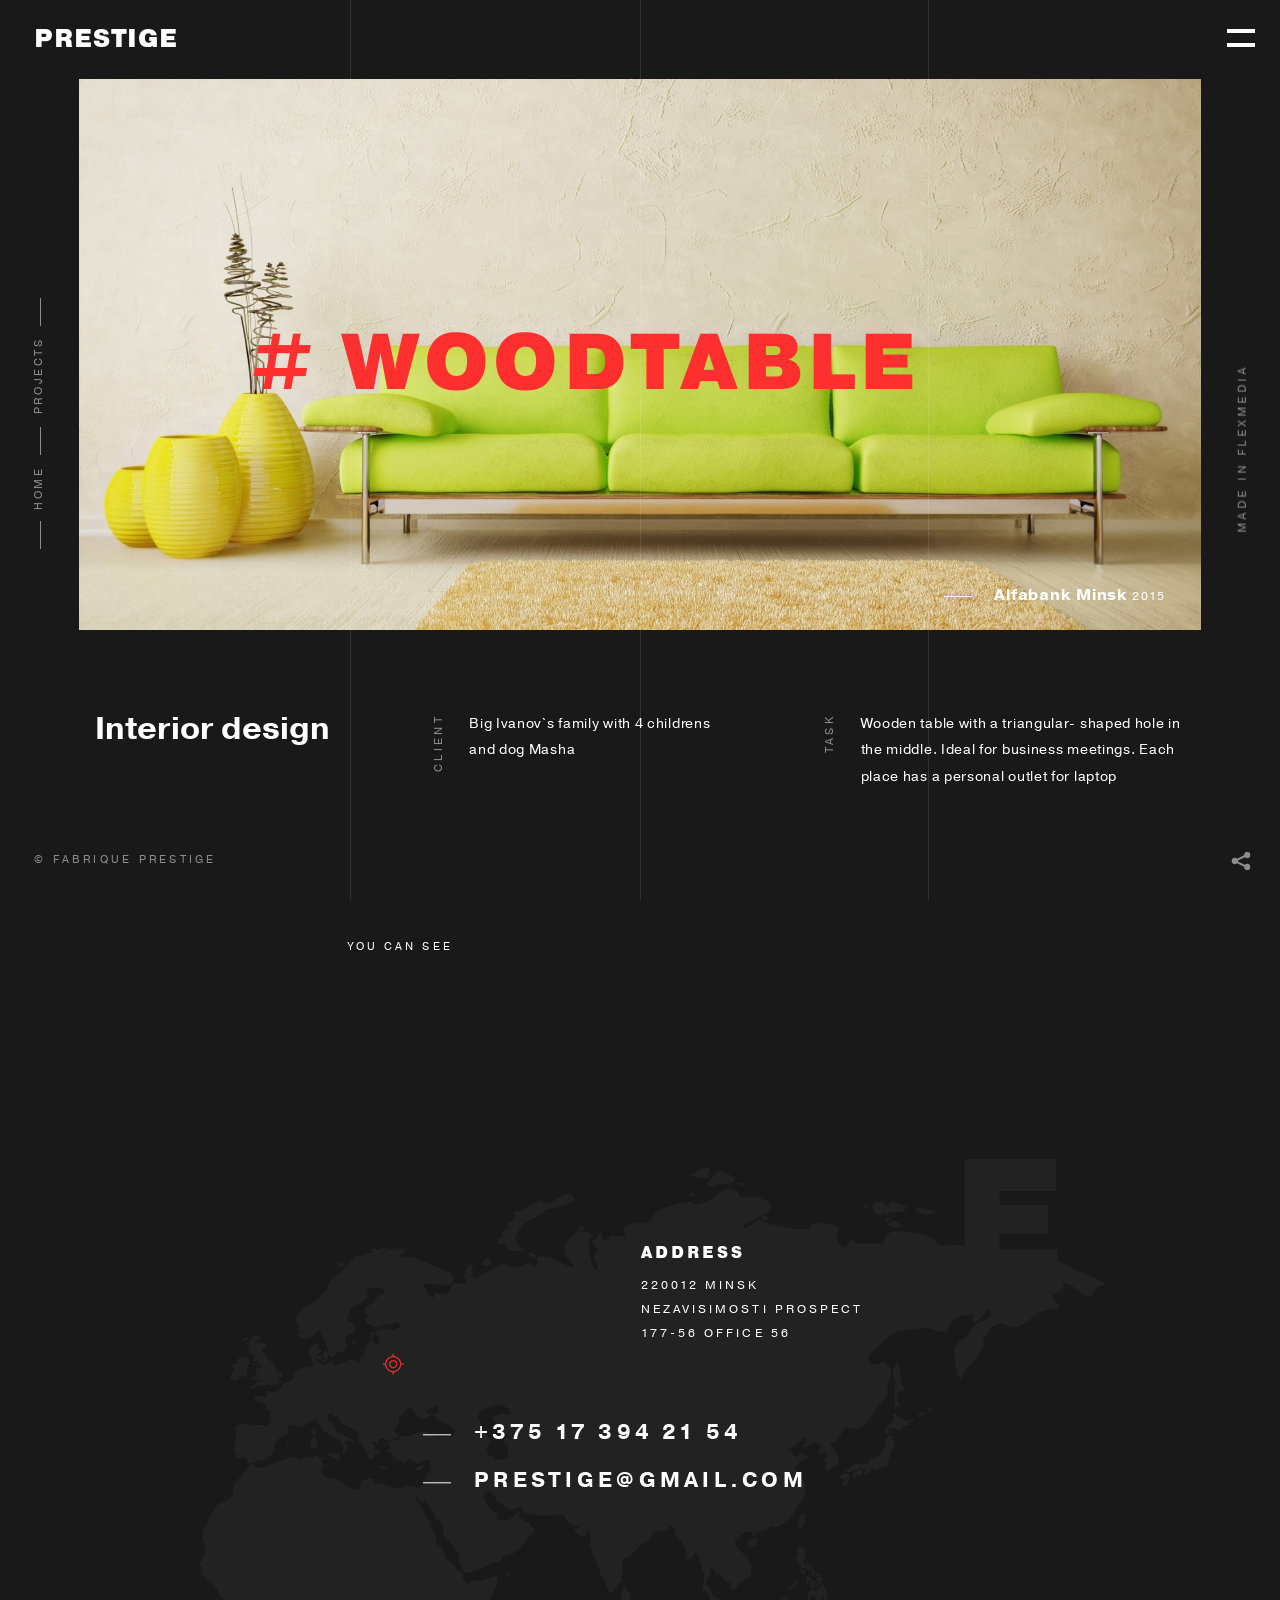
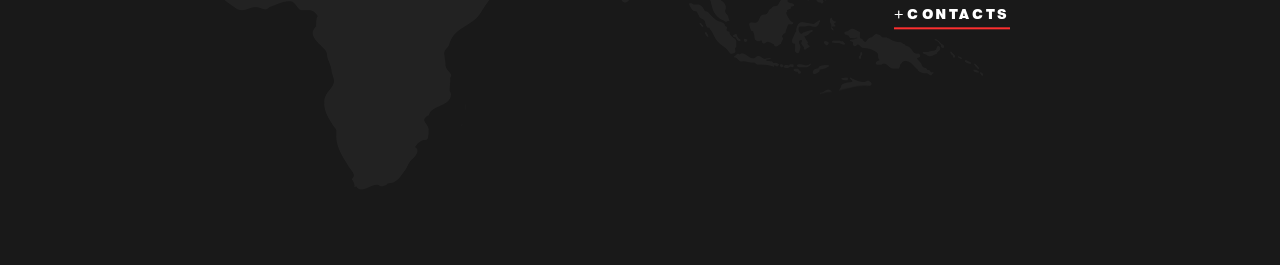
==== bitrix/templates/main/1-0projects-inner.html @ fd5b7f6b "Test. Move to Jade. Compilation fix." ====
<!DOCTYPE html>
<head>
	<title>1-0projects-inner</title>
	<meta charset="utf-8">
	<meta http-equiv="X-UA-Compatible" content="IE=edge">
	<meta name="description" content="">
	<meta name="viewport" content="width=1024">
	<link rel="stylesheet" href="css/screen.css">
	<script src="js/common.js"></script>
</head>
<div class="out">
	<div class="frame frame_top"><a href="/" class="logo">Prestige</a>
		<button id="humburger" type="button" class="humburger"><span></span></button>
	</div>
	<div class="frame frame_right">
		<div class="developers"><a href="">made in <span>flexmedia</span></a></div>
	</div>
	<div class="frame frame_bottom">
		<div class="copyright">© Fabrique Prestige</div>
		<div class="shared">
			<div class="shared-active-item">
				<div class="shared-icon-social">
					<svg viewbox="0 0 49 48" xmlns="http://www.w3.org/2000/svg" class="icon">
						<path d="m40.44922,31.24998c-2.40002,0 -4.5,1 -6,2.60004l-17.70001,-8.70002c0.10004,-0.40002 0.10004,-0.79999 0.10004,-1.19995c0,-0.40002 0,-0.80005 -0.10004,-1.20007l17.70001,-8.59998c1.5,1.59998 3.70001,2.59998 6.09998,2.59998c4.60004,0 8.30005,-3.69995 8.30005,-8.29994c0,-4.60003 -3.70001,-8.30005 -8.30005,-8.30005c-4.59998,0 -8.29999,3.70001 -8.29999,8.30005c0,0.39996 0,0.79993 0.10004,1.19995l-17.70001,8.59999c-1.5,-1.59998 -3.70001,-2.59998 -6.10004,-2.59998c-4.59997,0 -8.29999,3.70001 -8.29999,8.30005c0,4.59998 3.70001,8.29993 8.29999,8.29993c2.40002,0 4.5,-1 6,-2.59998l17.70001,8.70002c-0.09998,0.39996 -0.09998,0.79999 -0.09998,1.20001c0,4.59998 3.70001,8.29999 8.29999,8.29999c4.59998,0 8.29999,-3.70001 8.29999,-8.29999s-3.70001,-8.30005 -8.29999,-8.30005z"></path>
					</svg>
				</div>
			</div>
			<div class="shared-list"><a href="#" target="_blank" class="shared-list_item">
					<div class="shared-icon-social">
						<svg viewbox="0 0 32 26.5" xmlns="http://www.w3.org/2000/svg" class="icon">
							<path d="m31.993,3.32975c-1.177,0.523 -2.441,0.876 -3.77,1.033c1.355,-0.812 2.396,-2.098 2.887,-3.63c-1.269,0.751 -2.673,1.299 -4.168,1.592c-1.198,-1.275 -2.904,-2.072 -4.793,-2.072c-3.625,0 -6.562,2.938 -6.562,6.563c0,0.514 0.057,1.016 0.169,1.496c-5.455,-0.274 -10.291,-2.887 -13.529,-6.858c-0.564,0.97 -0.888,2.097 -0.888,3.3c0,2.278 1.159,4.286 2.919,5.464c-1.075,-0.035 -2.087,-0.329 -2.972,-0.821c-0.001,0.027 -0.001,0.056 -0.001,0.082c0,3.181 2.262,5.834 5.265,6.437c-0.55,0.149 -1.13,0.23 -1.729,0.23c-0.424,0 -0.834,-0.041 -1.234,-0.117c0.834,2.606 3.259,4.504 6.13,4.558c-2.245,1.76 -5.075,2.811 -8.15,2.811c-0.53,0 -1.053,-0.031 -1.566,-0.092c2.904,1.86 6.354,2.947 10.061,2.947c12.072,0 18.675,-10.001 18.675,-18.675c0,-0.284 -0.008,-0.568 -0.02,-0.85c1.283,-0.925 2.395,-2.08 3.276,-3.398z"></path>
						</svg>
					</div></a><a href="#" target="_blank" class="shared-list_item">
					<div class="shared-icon-social">
						<svg viewbox="0 0 25.5 32.5" xmlns="http://www.w3.org/2000/svg" class="icon">
							<path d="m25.052685,10.738551c0,7.209998 -4.007999,12.597997 -9.918006,12.597997c-1.985008,0 -3.851011,-1.073 -4.49001,-2.292c0,0 -1.068,4.235001 -1.292,5.053001c-0.796,2.887999 -3.136995,5.776999 -3.317995,6.014999c-0.127,0.165001 -0.406999,0.112999 -0.436999,-0.105c-0.051,-0.368 -0.646998,-4.013 0.055,-6.986c0.352,-1.493 2.363995,-10.015999 2.363995,-10.015999s-0.585999,-1.174 -0.585999,-2.908c0,-2.725 1.577999,-4.758001 3.543998,-4.758001c1.672,0 2.479005,1.254001 2.479005,2.759001c0,1.681999 -1.069004,4.193999 -1.622005,6.521997c-0.460999,1.950001 0.978,3.541 2.90101,3.541c3.482007,0 5.827006,-4.473998 5.827006,-9.772998c0,-4.028001 -2.712,-7.044001 -7.648014,-7.044001c-5.574,0 -9.048994,4.158 -9.048994,8.803002c0,1.602 0.473,2.731999 1.212999,3.605c0.338999,0.401999 0.386998,0.562999 0.263999,1.024999c-0.09,0.339001 -0.289999,1.152 -0.375999,1.475c-0.121999,0.466 -0.499,0.632 -0.92,0.459999c-2.567,-1.048 -3.764,-3.860998 -3.764,-7.021997c0.001,-5.221001 4.404,-11.482001 13.136995,-11.482001c7.019012,0 11.636013,5.077 11.636013,10.530001z"></path>
						</svg>
					</div></a><a href="#" target="_blank" class="shared-list_item">
					<div class="shared-icon-social">
						<svg viewbox="0 0 23 49" xmlns="http://www.w3.org/2000/svg" class="icon">
							<path d="m22.737801,16.098009l-7.644997,0l0,-5.013981c0,-1.882998 1.247997,-2.321999 2.126995,-2.321999c0.877003,0 5.395,0 5.395,0l0,-8.27801l-7.429996,-0.029c-8.247971,0 -10.124967,6.174007 -10.124967,10.12501l0,5.517979l-4.769991,0l0,8.529999l4.769991,0c0,10.947001 0,24.136999 0,24.136999l10.032968,0c0,0 0,-13.32 0,-24.136999l6.769997,0l0.875,-8.529999z"></path>
						</svg>
					</div></a></div>
		</div>
	</div>
	<div class="frame frame_left">
		<div class="breadcrumbs-container">
			<div class="breadcrumbs-inner">
				<ul class="breadcrumbs-list">
					<li><a href="#">Home</a></li>
					<li><a href="#">Projects</a></li>
				</ul>
			</div>
		</div>
	</div>
	<div class="backgrounded-rgrid">
		<div class="backgrounded">
			<div class="column"></div>
			<div class="column"></div>
		</div>
	</div>
	<div class="wrapper">
		<section class="section">
			<div class="section__head head__projects-inner">
				<div class="head__projects-bg"><img src="img/projects/projects.jpg" alt=""></div>
				<div data-speed="5" class="lead parallax">
					<div class="title"># woodtable</div>
				</div>
				<div class="head__projects-name">Alfabank Minsk <span>2015</span></div>
			</div>
			<div class="container">
				<div class="task__projects">
					<div class="product_selector">
						<div class="product_selector-item">
							<div class="product__head">Interior design</div>
						</div>
						<div class="product_selector-item">
							<div class="product_selector-title">
								<div class="heading">
									<div class="heading-text"><span>Client</span></div>
								</div>
							</div>
							<div class="text">
								<p>Big Ivanov`s family with 4 childrens <br>and dog Masha</p>
							</div>
						</div>
						<div class="product_selector-item">
							<div class="product_selector-title">
								<div class="heading">
									<div class="heading-text"><span>Task</span></div>
								</div>
							</div>
							<div class="text">
								<p>Wooden table with a triangular- shaped hole in the middle.  Ideal for business meetings. Each place has a personal outlet for laptop</p>
							</div>
						</div>
					</div>
				</div>
				<div class="project__gallery"></div>
			</div>
		</section>
		<section class="section section__links"><a href="#" data-speed="15" class="links parallax">
				<div class="section_container">
					<div class="topper">you can see</div>
					<div class="middle">
						<div style="background-image: url('../img/mask.jpg')" class="text">next project</div>
						<div class="arrow">
							<div style="background-image: url('../img/icons/arrow.png')" class="icon"></div>
						</div>
					</div>
				</div></a></section>
	</div>
	<footer class="footer">
		<div class="mapping">
			<div data-speed="20" class="block-address parallax">
				<div class="block-address_title">address</div>
				<div class="block-address_container">
					<p>220012 Minsk</p>
					<p>Nezavisimosti prospect</p>
					<p>177-56 office 56</p>
				</div>
			</div>
			<div data-speed="20" class="block-address contact parallax">
				<ul class="dash-list">
					<li>+375 17 394 21 54</li>
					<li><a href="mailto:" class="mail">PRESTIGE@GMAIL.COM</a></li>
				</ul>
			</div>
			<div data-speed="20" class="link-case parallax"><a href="#" class="link-dash">+contacts</a></div>
		</div>
		<div class="letters">
			<div data-direction="1" class="letters_item letters-e parallax">E</div>
		</div>
	</footer>
</div>
<div id="navigation" class="navigation">
	<div class="navigation__container">
		<div class="lang"><a href="#" class="lang-item active">ENG</a><a href="#" class="lang-item">Рус</a></div>
		<div class="close"><span class="menu"></span><span class="text">Close</span></div>
		<div class="wgrid">
			<div class="row">
				<div class="column">
					<ul>
						<li class="active"><a href="#">Home</a></li>
					</ul>
				</div>
				<div class="column">
					<ul>
						<li><a href="#">Projects</a></li>
						<ul>
							<li><a href="#">Interior design</a></li>
							<li><a href="#">Design furniture</a></li>
						</ul>
					</ul>
				</div>
				<div class="column">
					<ul>
						<li><a href="#">Servises</a></li>
						<ul>
							<li><a href="#">Mounting</a></li>
							<li><a href="#">Manufacturing of furniture to order</a></li>
							<li><a href="#">interior design</a></li>
						</ul>
					</ul>
				</div>
				<div class="column">
					<ul>
						<li><a href="#">About</a></li>
					</ul>
				</div>
				<div class="column">
					<ul>
						<li><a href="#">Designers</a></li>
					</ul>
				</div>
				<div class="column">
					<ul>
						<li><a href="#">contacts</a></li>
					</ul>
				</div>
			</div>
		</div>
		<div class="media"><a href="#" class="media-item">
				<div class="media-item_icon">
					<svg viewbox="0 0 32 26.5" xmlns="http://www.w3.org/2000/svg" class="icon">
						<path d="m31.993,3.32975c-1.177,0.523 -2.441,0.876 -3.77,1.033c1.355,-0.812 2.396,-2.098 2.887,-3.63c-1.269,0.751 -2.673,1.299 -4.168,1.592c-1.198,-1.275 -2.904,-2.072 -4.793,-2.072c-3.625,0 -6.562,2.938 -6.562,6.563c0,0.514 0.057,1.016 0.169,1.496c-5.455,-0.274 -10.291,-2.887 -13.529,-6.858c-0.564,0.97 -0.888,2.097 -0.888,3.3c0,2.278 1.159,4.286 2.919,5.464c-1.075,-0.035 -2.087,-0.329 -2.972,-0.821c-0.001,0.027 -0.001,0.056 -0.001,0.082c0,3.181 2.262,5.834 5.265,6.437c-0.55,0.149 -1.13,0.23 -1.729,0.23c-0.424,0 -0.834,-0.041 -1.234,-0.117c0.834,2.606 3.259,4.504 6.13,4.558c-2.245,1.76 -5.075,2.811 -8.15,2.811c-0.53,0 -1.053,-0.031 -1.566,-0.092c2.904,1.86 6.354,2.947 10.061,2.947c12.072,0 18.675,-10.001 18.675,-18.675c0,-0.284 -0.008,-0.568 -0.02,-0.85c1.283,-0.925 2.395,-2.08 3.276,-3.398z"></path>
					</svg>
				</div></a><a href="#" class="media-item">
				<div class="media-item_icon">
					<svg viewbox="0 0 25.5 32.5" xmlns="http://www.w3.org/2000/svg" class="icon">
						<path d="m25.052685,10.738551c0,7.209998 -4.007999,12.597997 -9.918006,12.597997c-1.985008,0 -3.851011,-1.073 -4.49001,-2.292c0,0 -1.068,4.235001 -1.292,5.053001c-0.796,2.887999 -3.136995,5.776999 -3.317995,6.014999c-0.127,0.165001 -0.406999,0.112999 -0.436999,-0.105c-0.051,-0.368 -0.646998,-4.013 0.055,-6.986c0.352,-1.493 2.363995,-10.015999 2.363995,-10.015999s-0.585999,-1.174 -0.585999,-2.908c0,-2.725 1.577999,-4.758001 3.543998,-4.758001c1.672,0 2.479005,1.254001 2.479005,2.759001c0,1.681999 -1.069004,4.193999 -1.622005,6.521997c-0.460999,1.950001 0.978,3.541 2.90101,3.541c3.482007,0 5.827006,-4.473998 5.827006,-9.772998c0,-4.028001 -2.712,-7.044001 -7.648014,-7.044001c-5.574,0 -9.048994,4.158 -9.048994,8.803002c0,1.602 0.473,2.731999 1.212999,3.605c0.338999,0.401999 0.386998,0.562999 0.263999,1.024999c-0.09,0.339001 -0.289999,1.152 -0.375999,1.475c-0.121999,0.466 -0.499,0.632 -0.92,0.459999c-2.567,-1.048 -3.764,-3.860998 -3.764,-7.021997c0.001,-5.221001 4.404,-11.482001 13.136995,-11.482001c7.019012,0 11.636013,5.077 11.636013,10.530001z"></path>
					</svg>
				</div></a><a href="#" class="media-item">
				<div class="media-item_icon">
					<svg viewbox="0 0 23 49" xmlns="http://www.w3.org/2000/svg" class="icon">
						<path d="m22.737801,16.098009l-7.644997,0l0,-5.013981c0,-1.882998 1.247997,-2.321999 2.126995,-2.321999c0.877003,0 5.395,0 5.395,0l0,-8.27801l-7.429996,-0.029c-8.247971,0 -10.124967,6.174007 -10.124967,10.12501l0,5.517979l-4.769991,0l0,8.529999l4.769991,0c0,10.947001 0,24.136999 0,24.136999l10.032968,0c0,0 0,-13.32 0,-24.136999l6.769997,0l0.875,-8.529999z"></path>
					</svg>
				</div></a></div>
	</div>
</div>
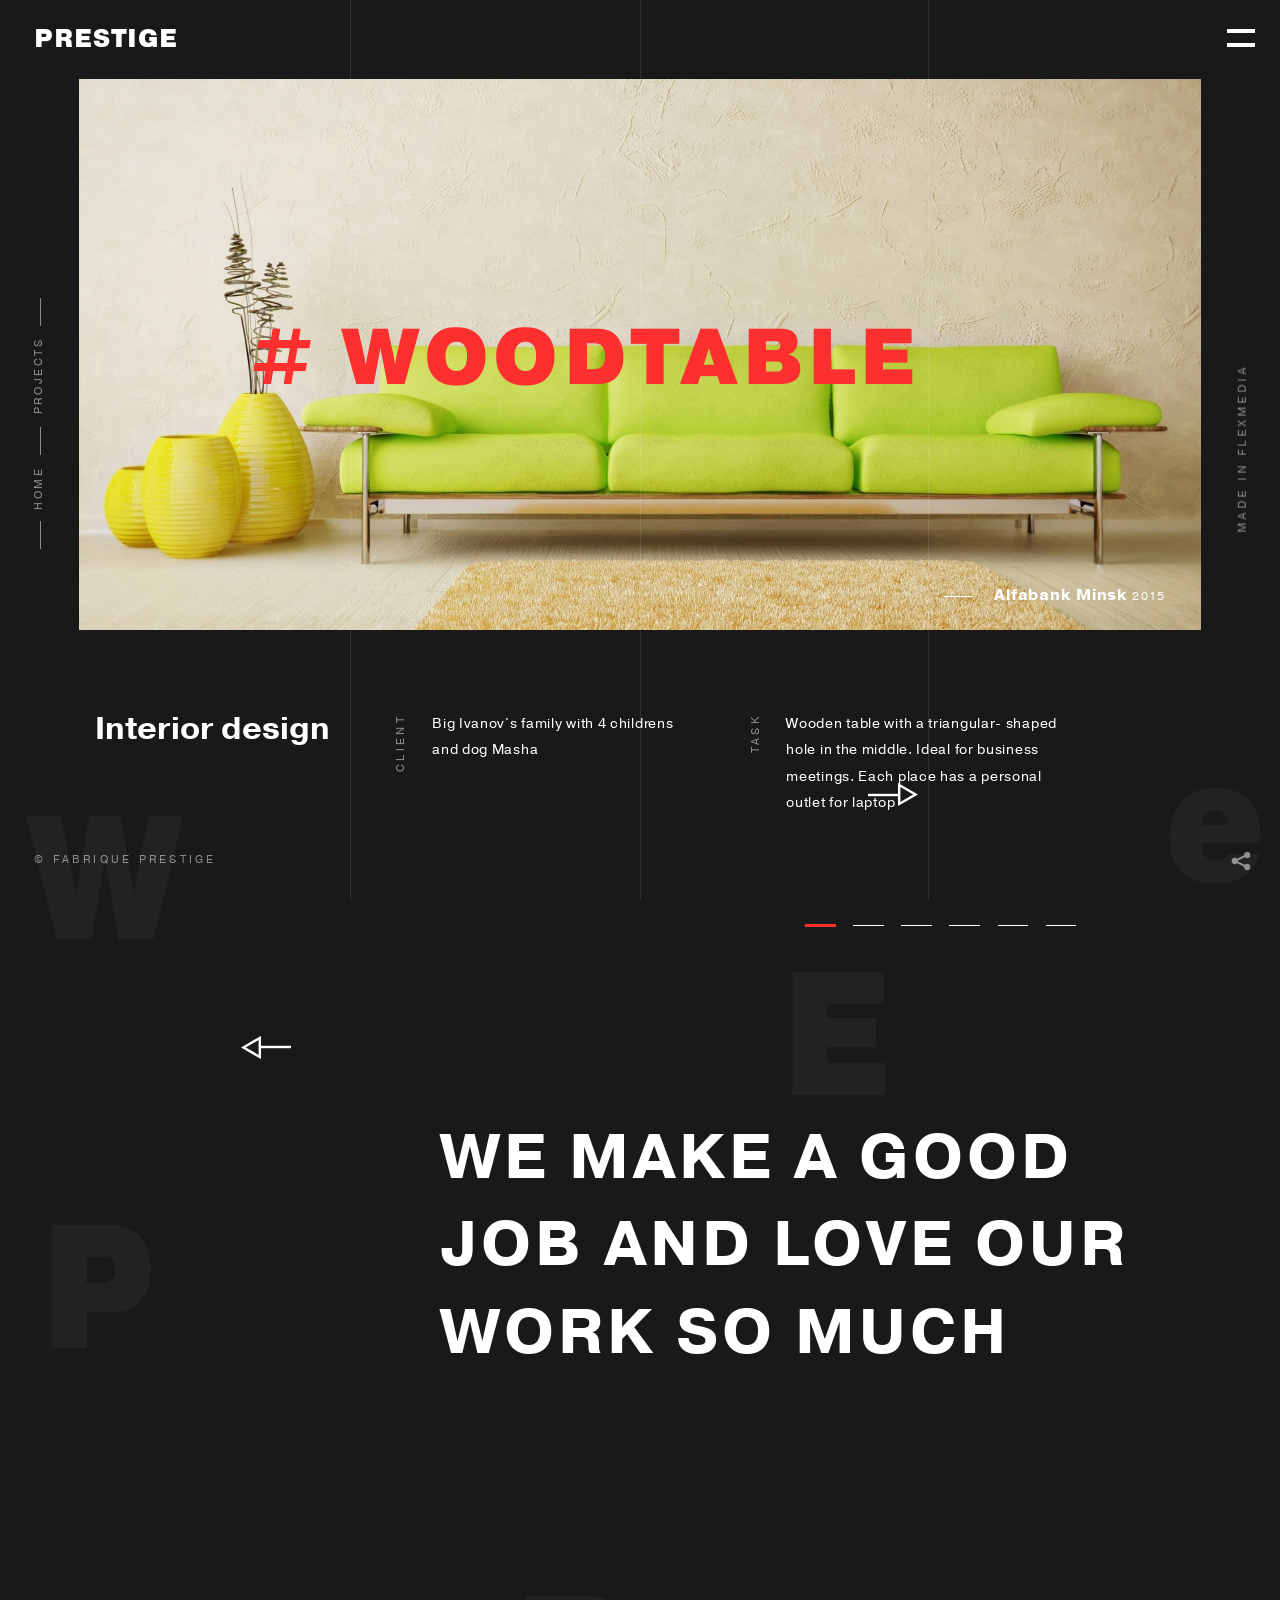
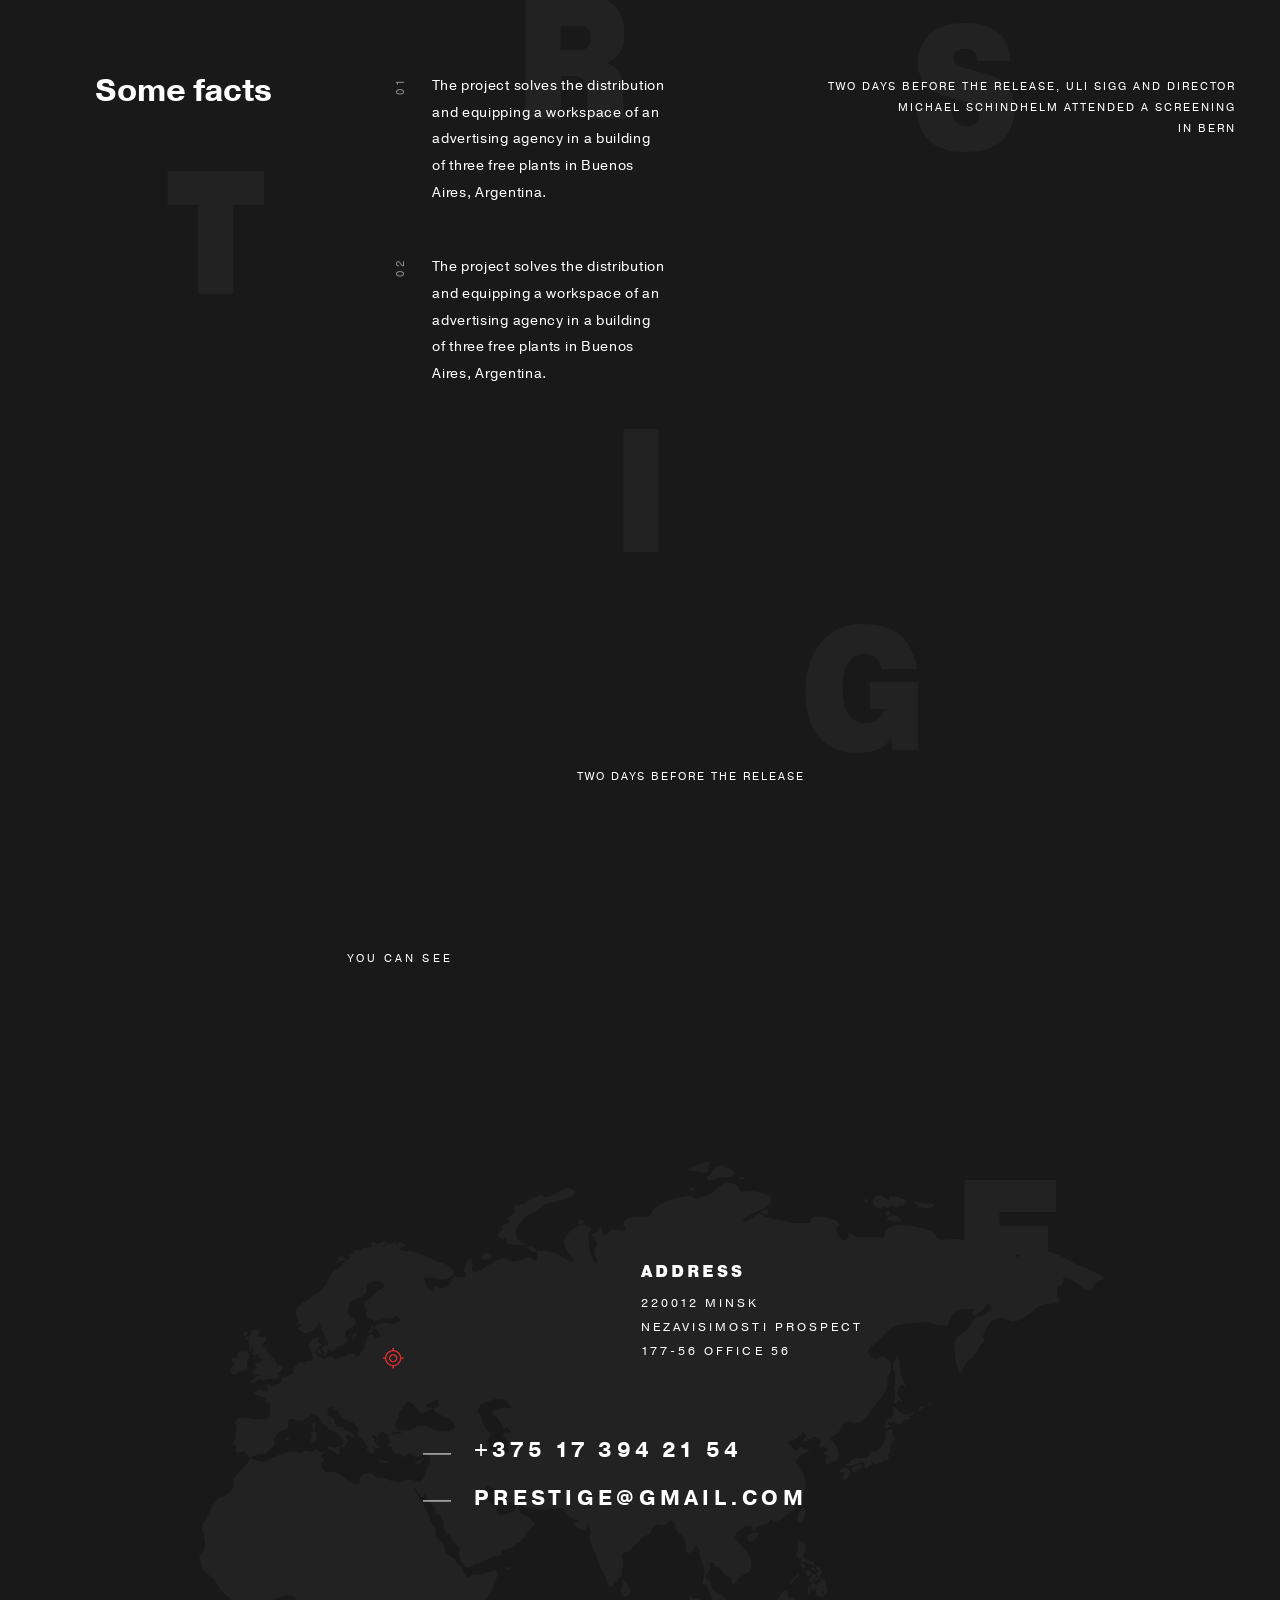
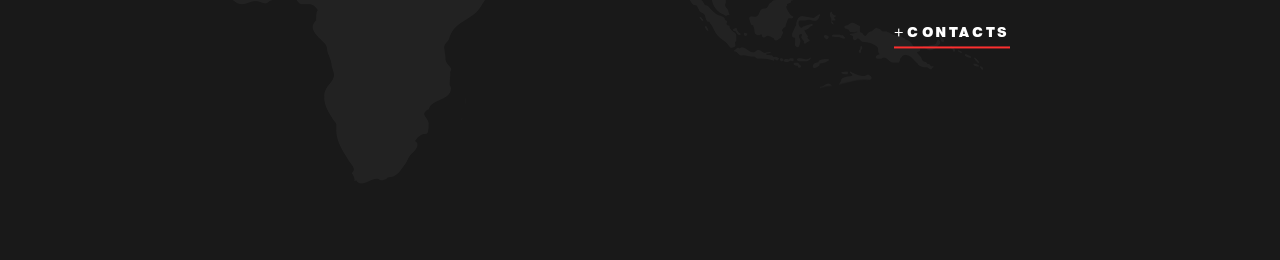
==== commit c1b508b9: "Finished Project-inner. Watch description. 1. Какие эфекты использует слайдер?(на данный момент слай" ====
--- a/bitrix/templates/main/1-0projects-inner.html
+++ b/bitrix/templates/main/1-0projects-inner.html
@@ -96,7 +96,145 @@
 						</div>
 					</div>
 				</div>
-				<div class="project__gallery"></div>
+				<div class="wrapper__galery">
+					<div class="project__gallery">
+						<div class="project__galery-item">
+							<div class="item_photo"><img data-speed="10" data-direction="-1" src="/img/projects/galery1.jpg" alt="" class="parallax"></div>
+							<div data-speed="15" data-direction="1" class="item__description parallax">
+								<div class="heading">
+									<div class="heading-text">Woodstable in Penthouse<br>Minsk <span> 2015</span></div>
+								</div>
+								<div class="number"><span>01</span>
+									<div class="number__sum"><span>11</span></div>
+								</div>
+							</div>
+						</div>
+						<div class="project__galery-item">
+							<div class="item_photo"><img data-speed="10" data-direction="-1" src="/img/projects/galery1.jpg" alt="" class="parallax"></div>
+							<div data-speed="15" data-direction="1" class="item__description parallax">
+								<div class="heading">
+									<div class="heading-text">Woodstable in Penthouse<br>Minsk <span> 2015</span></div>
+								</div>
+								<div class="number"><span>02</span>
+									<div class="number__sum"><span>11</span></div>
+								</div>
+							</div>
+						</div>
+						<div class="project__galery-item">
+							<div class="item_photo"><img data-speed="10" data-direction="-1" src="/img/projects/galery1.jpg" alt="" class="parallax"></div>
+							<div data-speed="15" data-direction="1" class="item__description parallax">
+								<div class="heading">
+									<div class="heading-text">3Woodstable in Penthouse<br>Minsk <span> 2015</span></div>
+								</div>
+								<div class="number"><span>03</span>
+									<div class="number__sum"><span>11</span></div>
+								</div>
+							</div>
+						</div>
+						<div class="project__galery-item">
+							<div class="item_photo"><img data-speed="10" data-direction="-1" src="/img/projects/galery1.jpg" alt="" class="parallax"></div>
+							<div data-speed="15" data-direction="1" class="item__description parallax">
+								<div class="heading">
+									<div class="heading-text">4Woodstable in Penthouse<br>Minsk <span>2015</span></div>
+								</div>
+								<div class="number"><span>04</span>
+									<div class="number__sum"><span>11</span></div>
+								</div>
+							</div>
+						</div>
+						<div class="project__galery-item">
+							<div class="item_photo"><img data-speed="10" data-direction="-1" src="/img/projects/galery1.jpg" alt="" class="parallax"></div>
+							<div data-speed="15" data-direction="1" class="item__description parallax">
+								<div class="heading">
+									<div class="heading-text">5Woodstable in Penthouse<br>Minsk<span>2015</span></div>
+								</div>
+								<div class="number"><span>05</span>
+									<div class="number__sum"><span>11</span></div>
+								</div>
+							</div>
+						</div>
+						<div class="project__galery-item">
+							<div class="item_photo"><img data-speed="10" data-direction="-1" src="/img/projects/galery1.jpg" alt="" class="parallax"></div>
+							<div data-speed="15" data-direction="1" class="item__description parallax">
+								<div class="heading">
+									<div class="heading-text">6Woodstable in Penthouse<br>Minsk <span> 2015</span></div>
+								</div>
+								<div class="number"><span>06</span>
+									<div class="number__sum"><span>11</span></div>
+								</div>
+							</div>
+						</div>
+					</div>
+					<div class="galery__nav"></div>
+					<div class="letters">
+						<div data-direction="1" class="letters_item letters-w parallax">W</div>
+						<div data-speed="50" data-direction="1" class="letters_item letters-b parallax">e</div>
+					</div>
+				</div>
+				<section class="section kredo">
+					<div class="container container__kredo">
+						<div class="task__kredo">
+							<div class="task__kredo-photo"><img data-speed="20" data-direction="1" src="/img/projects/kredo.jpg" alt="" class="parallax"></div>
+							<div data-speed="15" data-direction="1" class="task__kredo-text parallax">We make a good<br>job and love our<br>work so much</div>
+						</div>
+					</div>
+					<div class="letters">
+						<div data-speed="15" data-direction="1" class="letters_item letters-s parallax">S</div>
+						<div data-speed="25" data-direction="1" class="letters_item letters-p parallax">P</div>
+						<div data-speed="40" data-direction="1" class="letters_item letters-e parallax">E</div>
+					</div>
+				</section>
+			</div>
+			<div class="container project__case"> 
+				<div class="task__projects">
+					<div class="product_selector">
+						<div class="product_selector-item">
+							<div class="product__head">Some facts</div>
+						</div>
+						<div class="product_selector-item">
+							<div class="product_selector-title">
+								<div class="heading">
+									<div class="heading-text"><span>01</span></div>
+								</div>
+							</div>
+							<div class="text">
+								<p>The project solves the distribution<br>and equipping a workspace of an <br>advertising agency in a building<br>of three free plants in Buenos<br>Aires, Argentina. </p>
+							</div>
+						</div>
+						<div data-speed="10" data-direction="1" class="product_selector-photo photo_left parallax"><img data-speed="10" data-direction="1" src="/img/projects/half.jpg" alt="" class="parallax">
+							<p data-speed="5" data-direction="1" class="text parallax">Two days before the release, Uli Sigg and director<br>Michael Schindhelm attended a screening<br>in Bern</p>
+						</div>
+						<div class="product_selector-item fact_2">
+							<div class="product_selector-title">
+								<div class="heading">
+									<div class="heading-text"><span>02</span></div>
+								</div>
+							</div>
+							<div class="text">
+								<p>The project solves the distribution<br>and equipping a workspace of an <br>advertising agency in a building<br>of three free plants in Buenos<br>Aires, Argentina. </p>
+							</div>
+						</div>
+					</div>
+				</div>
+				<div class="letters">
+					<div data-direction="1" class="letters_item letters-r parallax">R</div>
+					<div data-speed="25" data-direction="1" class="letters_item letters-i parallax">I</div>
+					<div data-direction="1" class="letters_item letters-g parallax">G</div>
+					<div data-direction="1" class="letters_item letters-t parallax">T</div>
+				</div>
+				<!--видео по желанию <video autoplay loop></video>-->
+				<div data-speed="15" data-direction="1" class="task__projects parallax">
+					<div class="product_selector">
+						<div class="product_selector-photo photo_right"><img src="/img/projects/here.jpg" alt=""></div>
+					</div>
+				</div>
+				<div class="task__projects">
+					<div class="product_selector">
+						<div class="product_selector-photo photo_center"><img data-speed="15" data-direction="1" src="/img/projects/photo_3.jpg" alt="" class="parallax">
+							<p data-speed="15" data-direction="1" class="text parallax">Two days before the release</p>
+						</div>
+					</div>
+				</div>
 			</div>
 		</section>
 		<section class="section section__links"><a href="#" data-speed="15" class="links parallax">
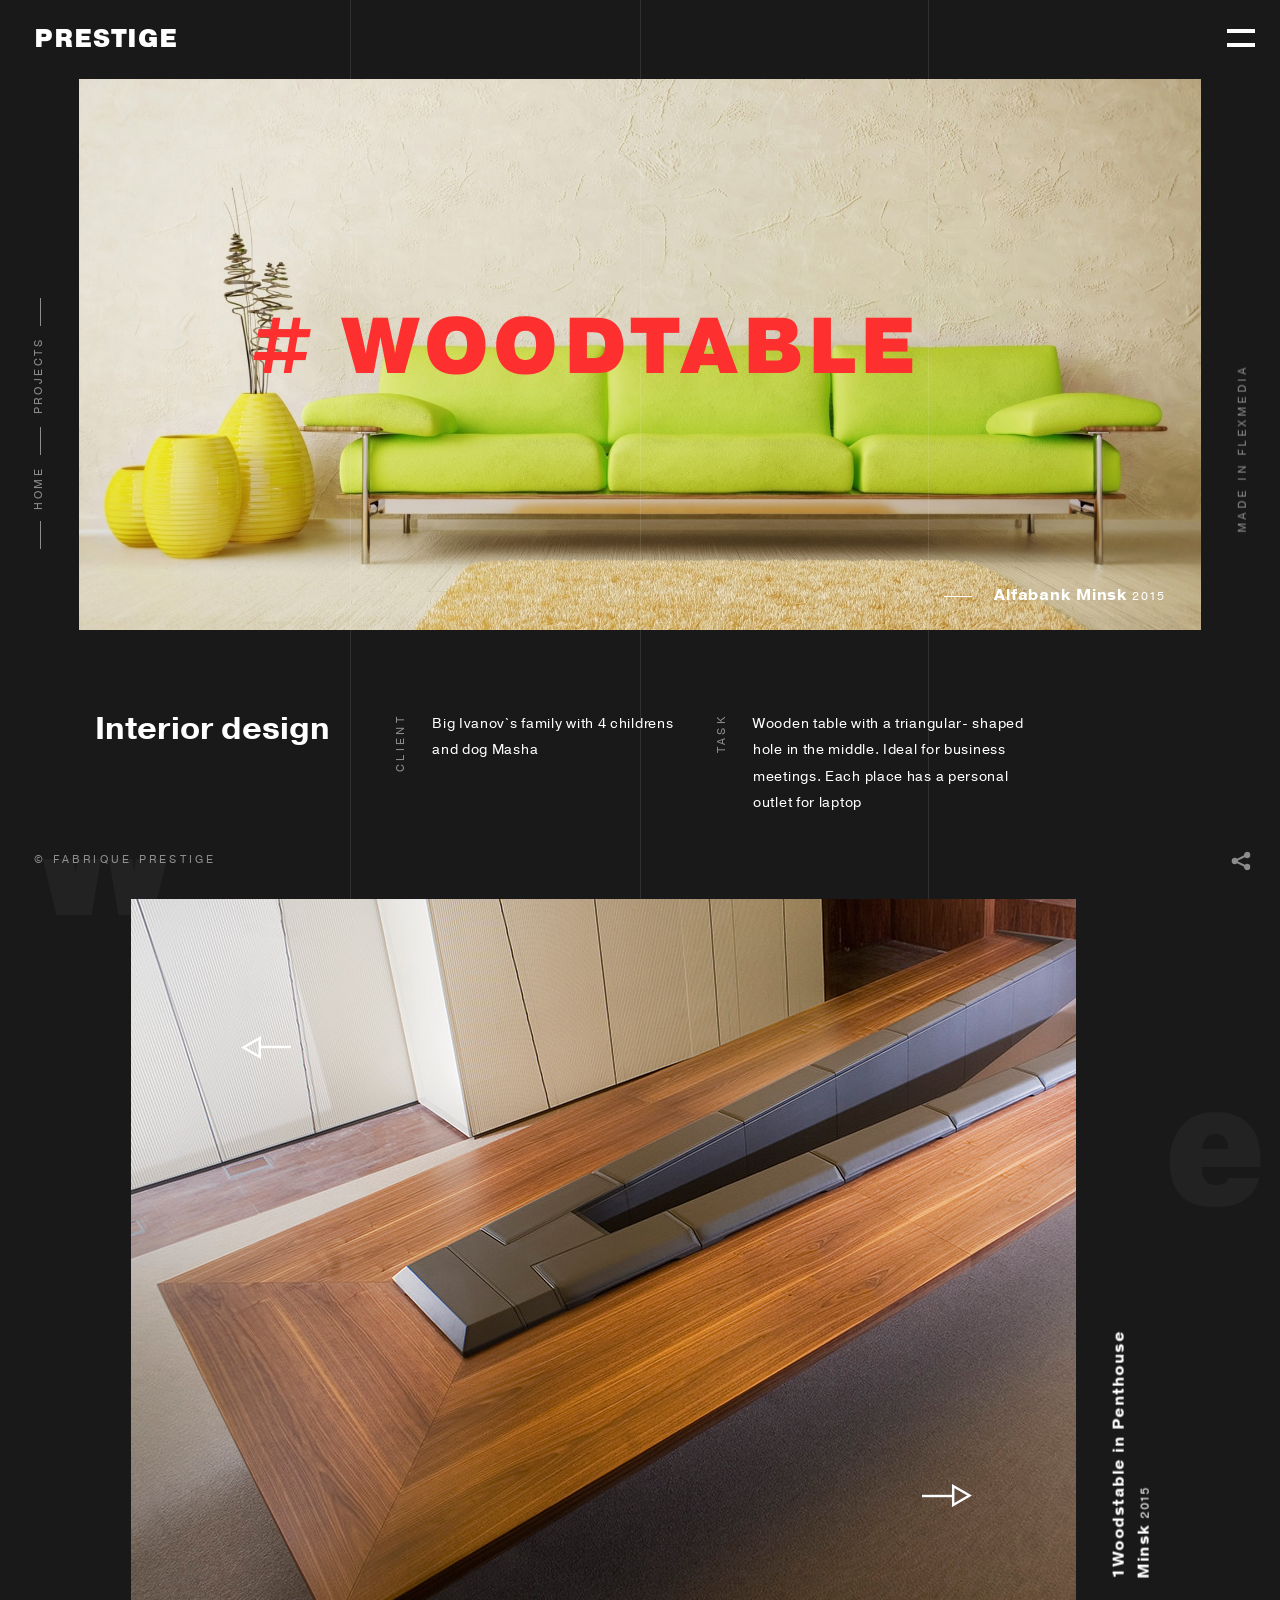
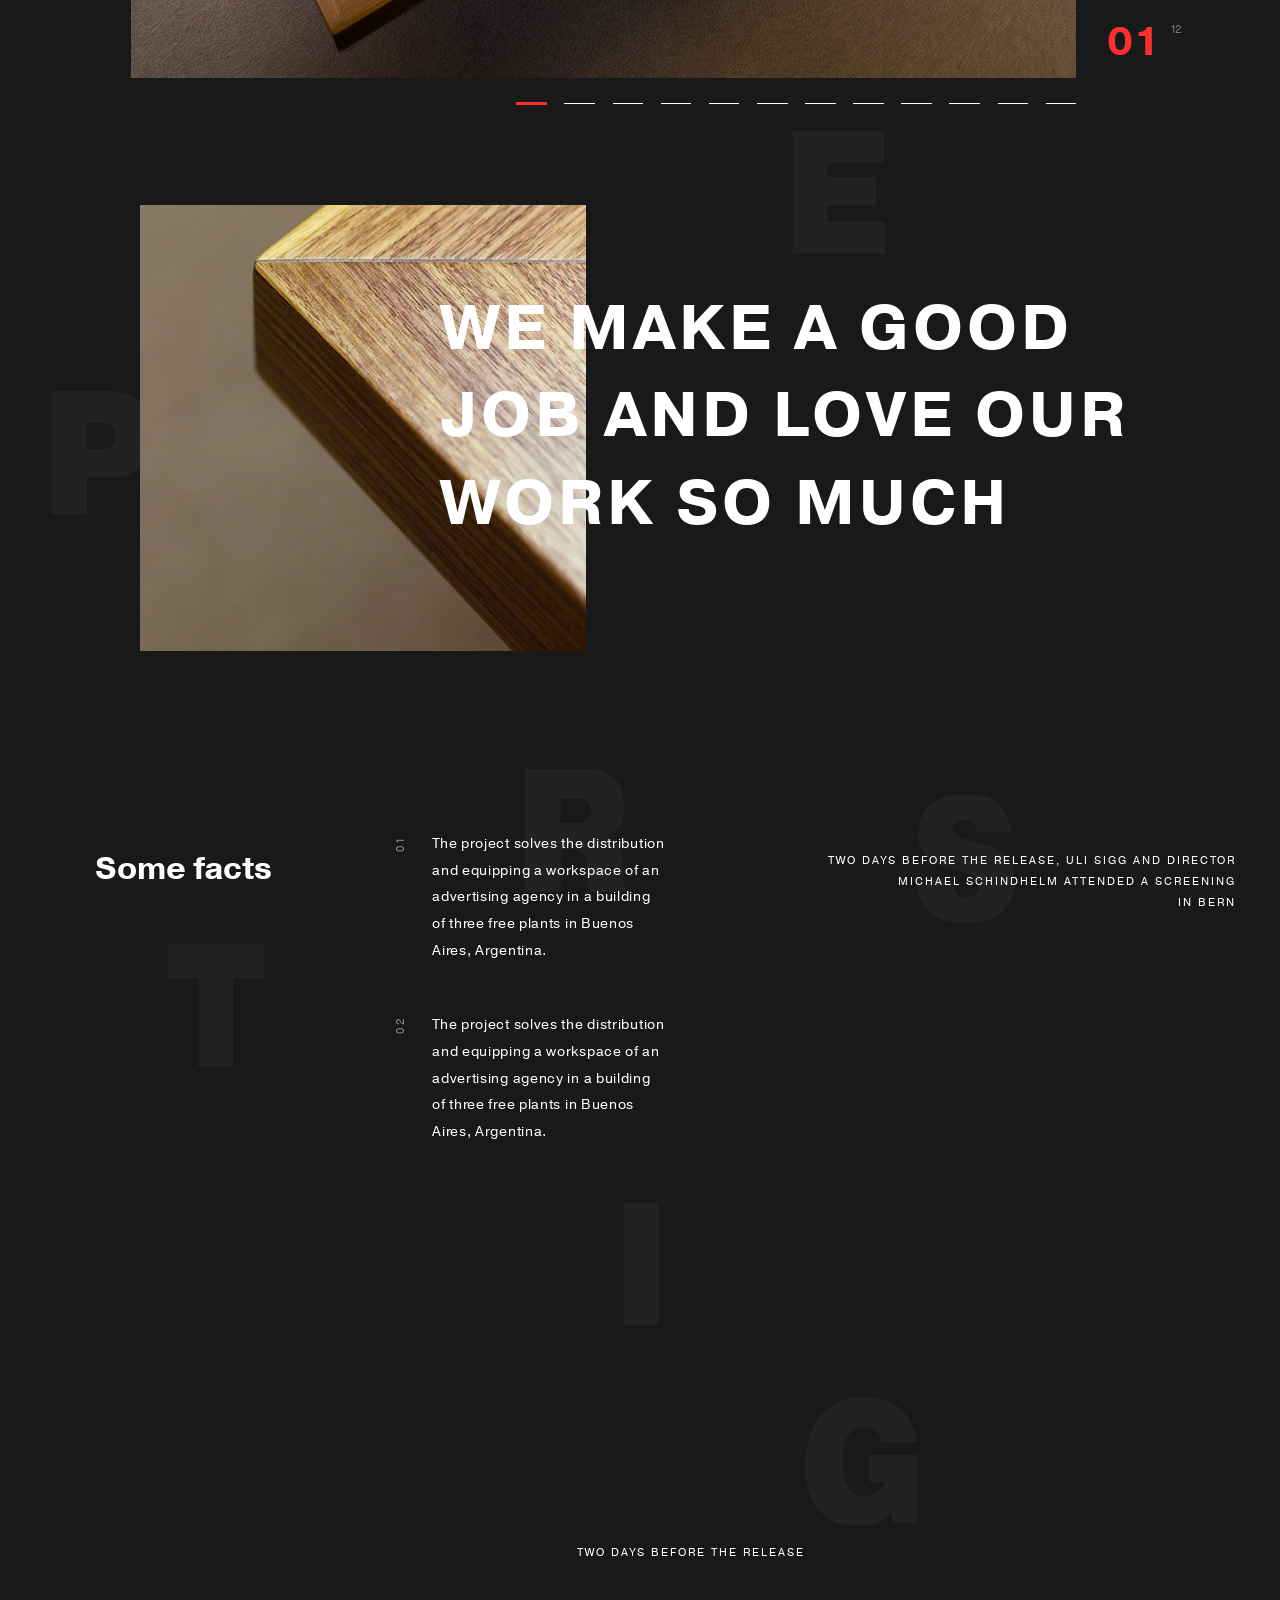
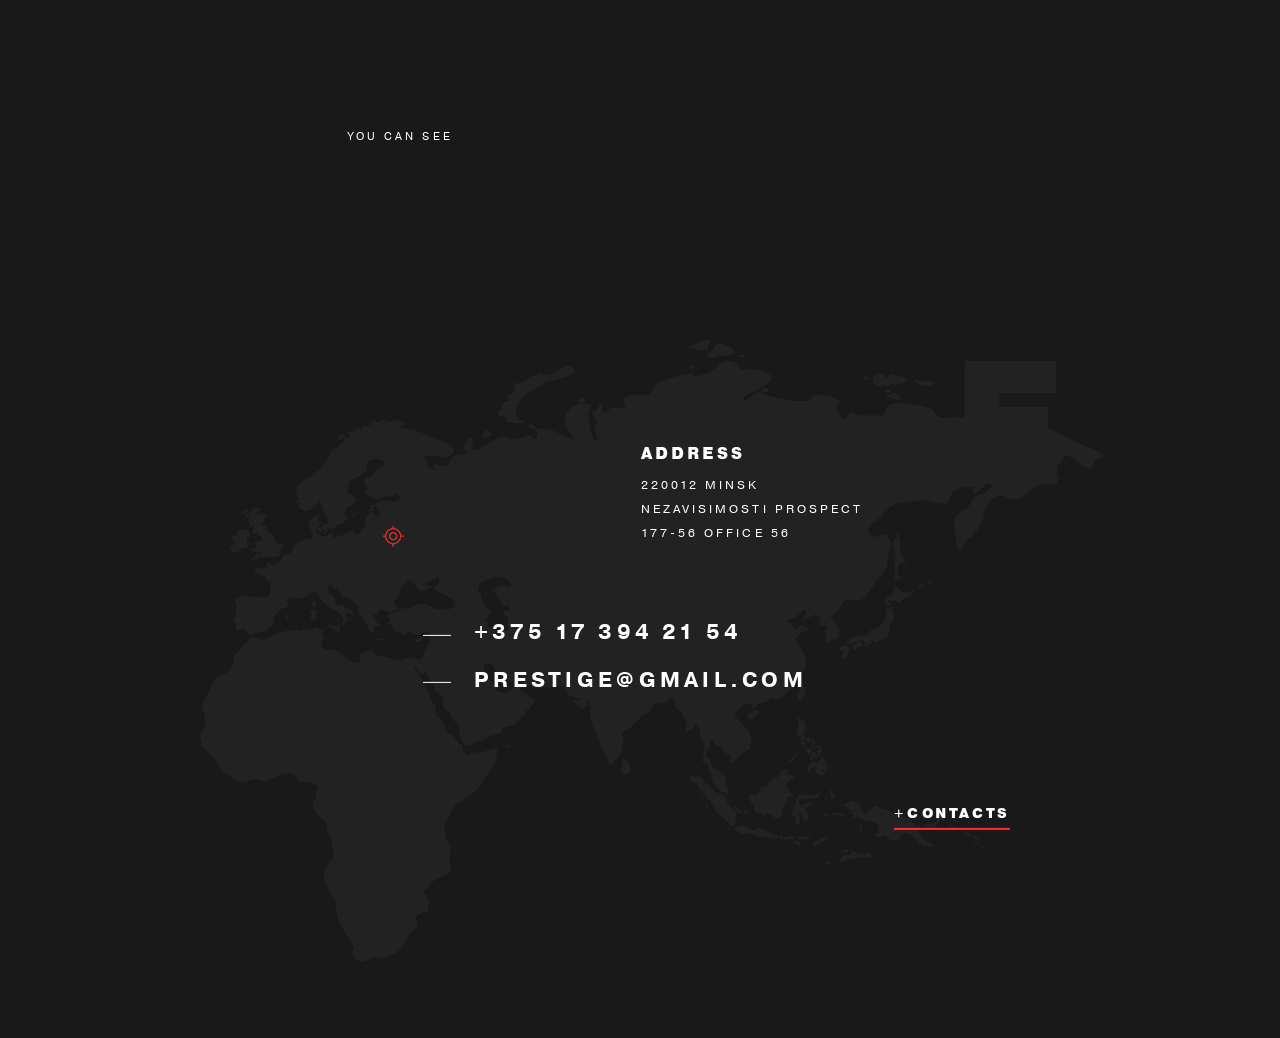
==== commit 018883c8: "Finished 2-0about" ====
--- a/bitrix/templates/main/1-0projects-inner.html
+++ b/bitrix/templates/main/1-0projects-inner.html
@@ -97,75 +97,81 @@
 					</div>
 				</div>
 				<div class="wrapper__galery">
+					<div class="galery__nav"></div>
 					<div class="project__gallery">
 						<div class="project__galery-item">
-							<div class="item_photo"><img data-speed="10" data-direction="-1" src="/img/projects/galery1.jpg" alt="" class="parallax"></div>
-							<div data-speed="15" data-direction="1" class="item__description parallax">
-								<div class="heading">
-									<div class="heading-text">Woodstable in Penthouse<br>Minsk <span> 2015</span></div>
-								</div>
-								<div class="number"><span>01</span>
-									<div class="number__sum"><span>11</span></div>
-								</div>
-							</div>
-						</div>
-						<div class="project__galery-item">
-							<div class="item_photo"><img data-speed="10" data-direction="-1" src="/img/projects/galery1.jpg" alt="" class="parallax"></div>
-							<div data-speed="15" data-direction="1" class="item__description parallax">
-								<div class="heading">
-									<div class="heading-text">Woodstable in Penthouse<br>Minsk <span> 2015</span></div>
-								</div>
-								<div class="number"><span>02</span>
-									<div class="number__sum"><span>11</span></div>
-								</div>
-							</div>
-						</div>
-						<div class="project__galery-item">
-							<div class="item_photo"><img data-speed="10" data-direction="-1" src="/img/projects/galery1.jpg" alt="" class="parallax"></div>
-							<div data-speed="15" data-direction="1" class="item__description parallax">
+							<div class="item_photo"><img src="img/projects/galery1.jpg" alt=""></div>
+						</div>
+						<div class="project__galery-item">
+							<div class="item_photo"><img src="img/projects/galery1.jpg" alt=""></div>
+						</div>
+						<div class="project__galery-item">
+							<div class="item_photo"><img src="img/projects/galery1.jpg" alt=""></div>
+						</div>
+						<div class="project__galery-item">
+							<div class="item_photo"><img src="img/projects/galery1.jpg" alt=""></div>
+						</div>
+						<div class="project__galery-item">
+							<div class="item_photo"><img src="img/projects/galery1.jpg" alt=""></div>
+						</div>
+						<div class="project__galery-item">
+							<div class="item_photo"><img src="img/projects/galery1.jpg" alt=""></div>
+						</div>
+						<div class="project__galery-item">
+							<div class="item_photo"><img src="img/projects/galery1.jpg" alt=""></div>
+						</div>
+						<div class="project__galery-item">
+							<div class="item_photo"><img src="img/projects/galery1.jpg" alt=""></div>
+						</div>
+						<div class="project__galery-item">
+							<div class="item_photo"><img src="img/projects/galery1.jpg" alt=""></div>
+						</div>
+						<div class="project__galery-item">
+							<div class="item_photo"><img src="img/projects/galery1.jpg" alt=""></div>
+						</div>
+						<div class="project__galery-item">
+							<div class="item_photo"><img src="img/projects/galery1.jpg" alt=""></div>
+						</div>
+						<div class="project__galery-item">
+							<div class="item_photo"><img src="img/projects/galery1.jpg" alt=""></div>
+						</div>
+					</div>
+					<div class="galery__description-wrapper">
+						<div class="galery__description">
+							<div class="item__description">
+								<div class="heading">
+									<div class="heading-text">1Woodstable in Penthouse<br>Minsk <span> 2015</span></div>
+								</div>
+							</div>
+							<div class="item__description">
+								<div class="heading">
+									<div class="heading-text">2Woodstable in Penthouse<br>Minsk <span> 2015</span></div>
+								</div>
+							</div>
+							<div class="item__description">
 								<div class="heading">
 									<div class="heading-text">3Woodstable in Penthouse<br>Minsk <span> 2015</span></div>
 								</div>
-								<div class="number"><span>03</span>
-									<div class="number__sum"><span>11</span></div>
-								</div>
-							</div>
-						</div>
-						<div class="project__galery-item">
-							<div class="item_photo"><img data-speed="10" data-direction="-1" src="/img/projects/galery1.jpg" alt="" class="parallax"></div>
-							<div data-speed="15" data-direction="1" class="item__description parallax">
-								<div class="heading">
-									<div class="heading-text">4Woodstable in Penthouse<br>Minsk <span>2015</span></div>
-								</div>
-								<div class="number"><span>04</span>
-									<div class="number__sum"><span>11</span></div>
-								</div>
-							</div>
-						</div>
-						<div class="project__galery-item">
-							<div class="item_photo"><img data-speed="10" data-direction="-1" src="/img/projects/galery1.jpg" alt="" class="parallax"></div>
-							<div data-speed="15" data-direction="1" class="item__description parallax">
-								<div class="heading">
-									<div class="heading-text">5Woodstable in Penthouse<br>Minsk<span>2015</span></div>
-								</div>
-								<div class="number"><span>05</span>
-									<div class="number__sum"><span>11</span></div>
-								</div>
-							</div>
-						</div>
-						<div class="project__galery-item">
-							<div class="item_photo"><img data-speed="10" data-direction="-1" src="/img/projects/galery1.jpg" alt="" class="parallax"></div>
-							<div data-speed="15" data-direction="1" class="item__description parallax">
+							</div>
+							<div class="item__description">
+								<div class="heading">
+									<div class="heading-text">4Woodstable in Penthouse<br>Minsk <span> 2015</span></div>
+								</div>
+							</div>
+							<div class="item__description">
+								<div class="heading">
+									<div class="heading-text">5Woodstable in Penthouse<br>Minsk <span> 2015</span></div>
+								</div>
+							</div>
+							<div class="item__description">
 								<div class="heading">
 									<div class="heading-text">6Woodstable in Penthouse<br>Minsk <span> 2015</span></div>
 								</div>
-								<div class="number"><span>06</span>
-									<div class="number__sum"><span>11</span></div>
-								</div>
-							</div>
-						</div>
-					</div>
-					<div class="galery__nav"></div>
+							</div>
+						</div>
+						<div class="number"><span></span></div>
+						<div class="number__sum"><span>11</span></div>
+					</div>
 					<div class="letters">
 						<div data-direction="1" class="letters_item letters-w parallax">W</div>
 						<div data-speed="50" data-direction="1" class="letters_item letters-b parallax">e</div>
@@ -174,7 +180,7 @@
 				<section class="section kredo">
 					<div class="container container__kredo">
 						<div class="task__kredo">
-							<div class="task__kredo-photo"><img data-speed="20" data-direction="1" src="/img/projects/kredo.jpg" alt="" class="parallax"></div>
+							<div class="task__kredo-photo"><img data-speed="20" data-direction="1" src="img/projects/kredo.jpg" alt="" class="parallax"></div>
 							<div data-speed="15" data-direction="1" class="task__kredo-text parallax">We make a good<br>job and love our<br>work so much</div>
 						</div>
 					</div>
@@ -191,7 +197,7 @@
 						<div class="product_selector-item">
 							<div class="product__head">Some facts</div>
 						</div>
-						<div class="product_selector-item">
+						<div data-speed="10" data-direction="1" class="product_selector-item parallax">
 							<div class="product_selector-title">
 								<div class="heading">
 									<div class="heading-text"><span>01</span></div>
@@ -204,7 +210,7 @@
 						<div data-speed="10" data-direction="1" class="product_selector-photo photo_left parallax"><img data-speed="10" data-direction="1" src="/img/projects/half.jpg" alt="" class="parallax">
 							<p data-speed="5" data-direction="1" class="text parallax">Two days before the release, Uli Sigg and director<br>Michael Schindhelm attended a screening<br>in Bern</p>
 						</div>
-						<div class="product_selector-item fact_2">
+						<div data-speed="10" data-direction="1" class="product_selector-item fact_2 parallax">
 							<div class="product_selector-title">
 								<div class="heading">
 									<div class="heading-text"><span>02</span></div>
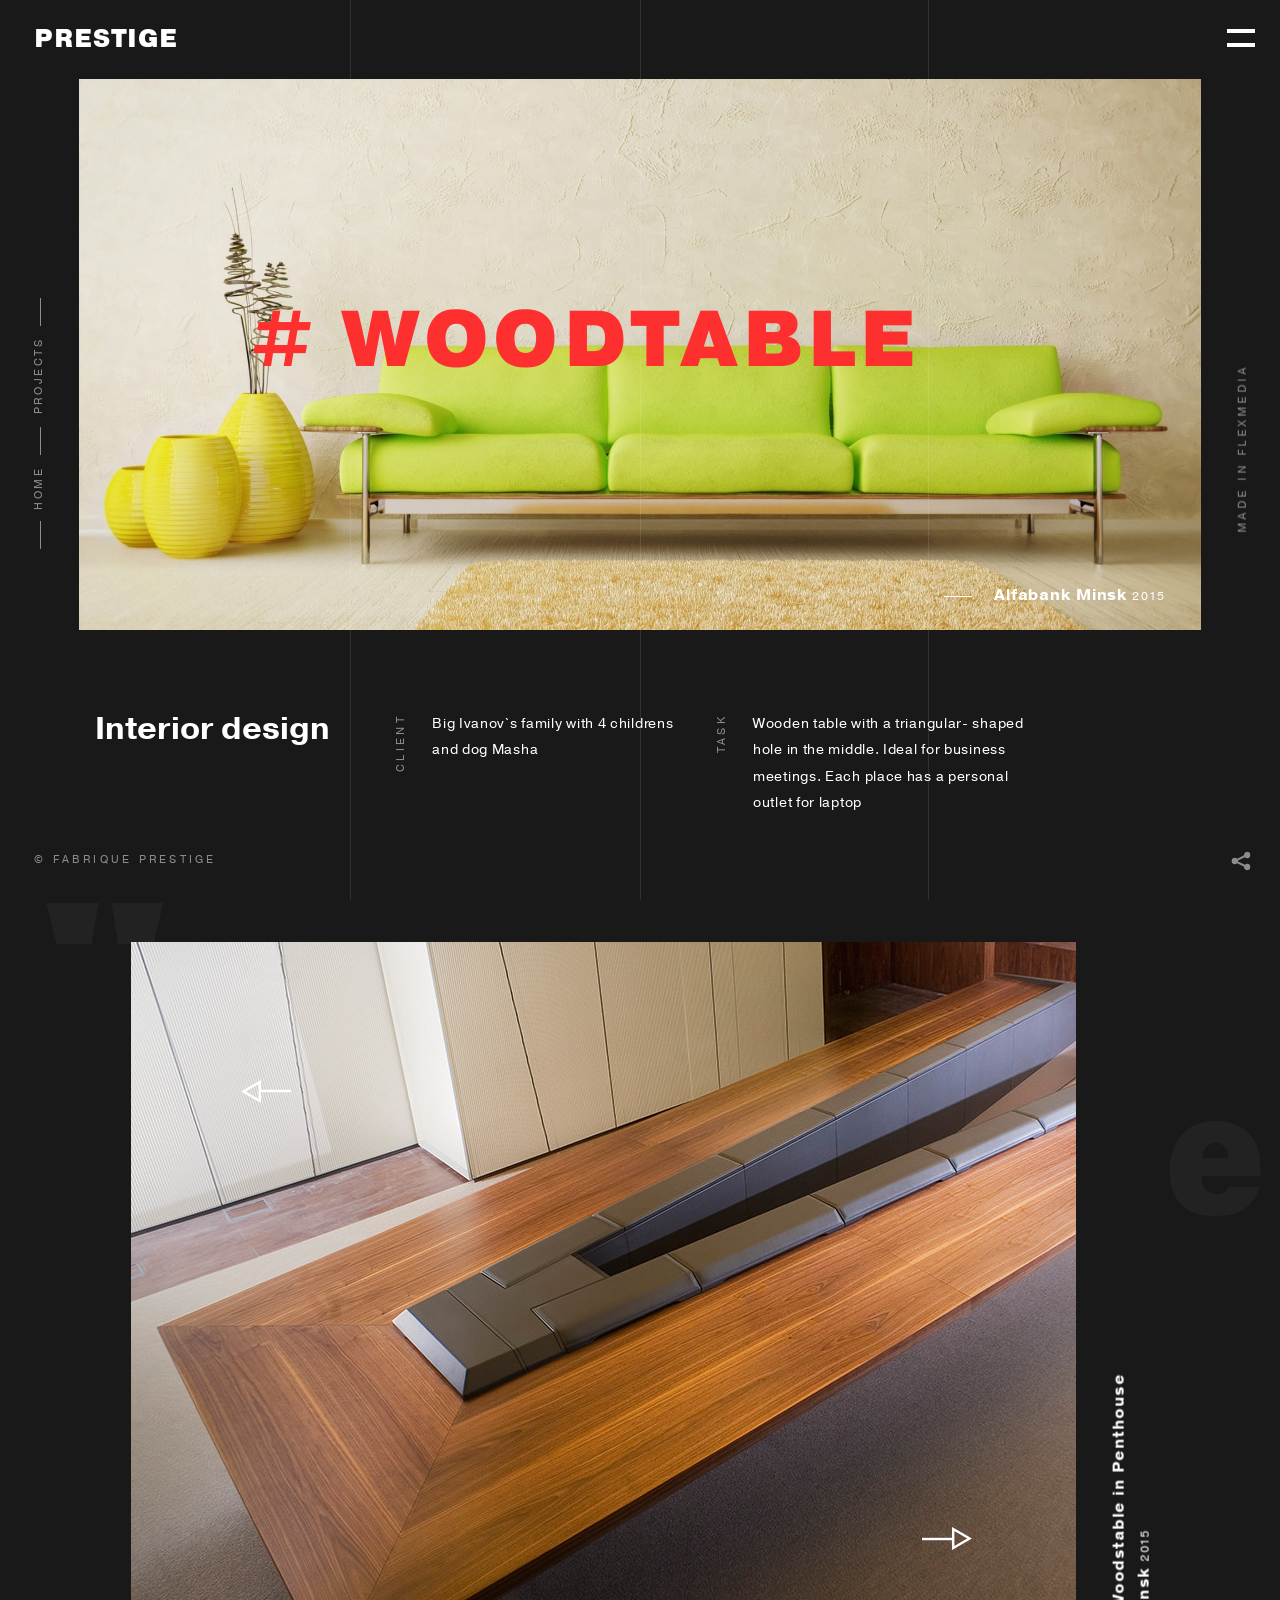
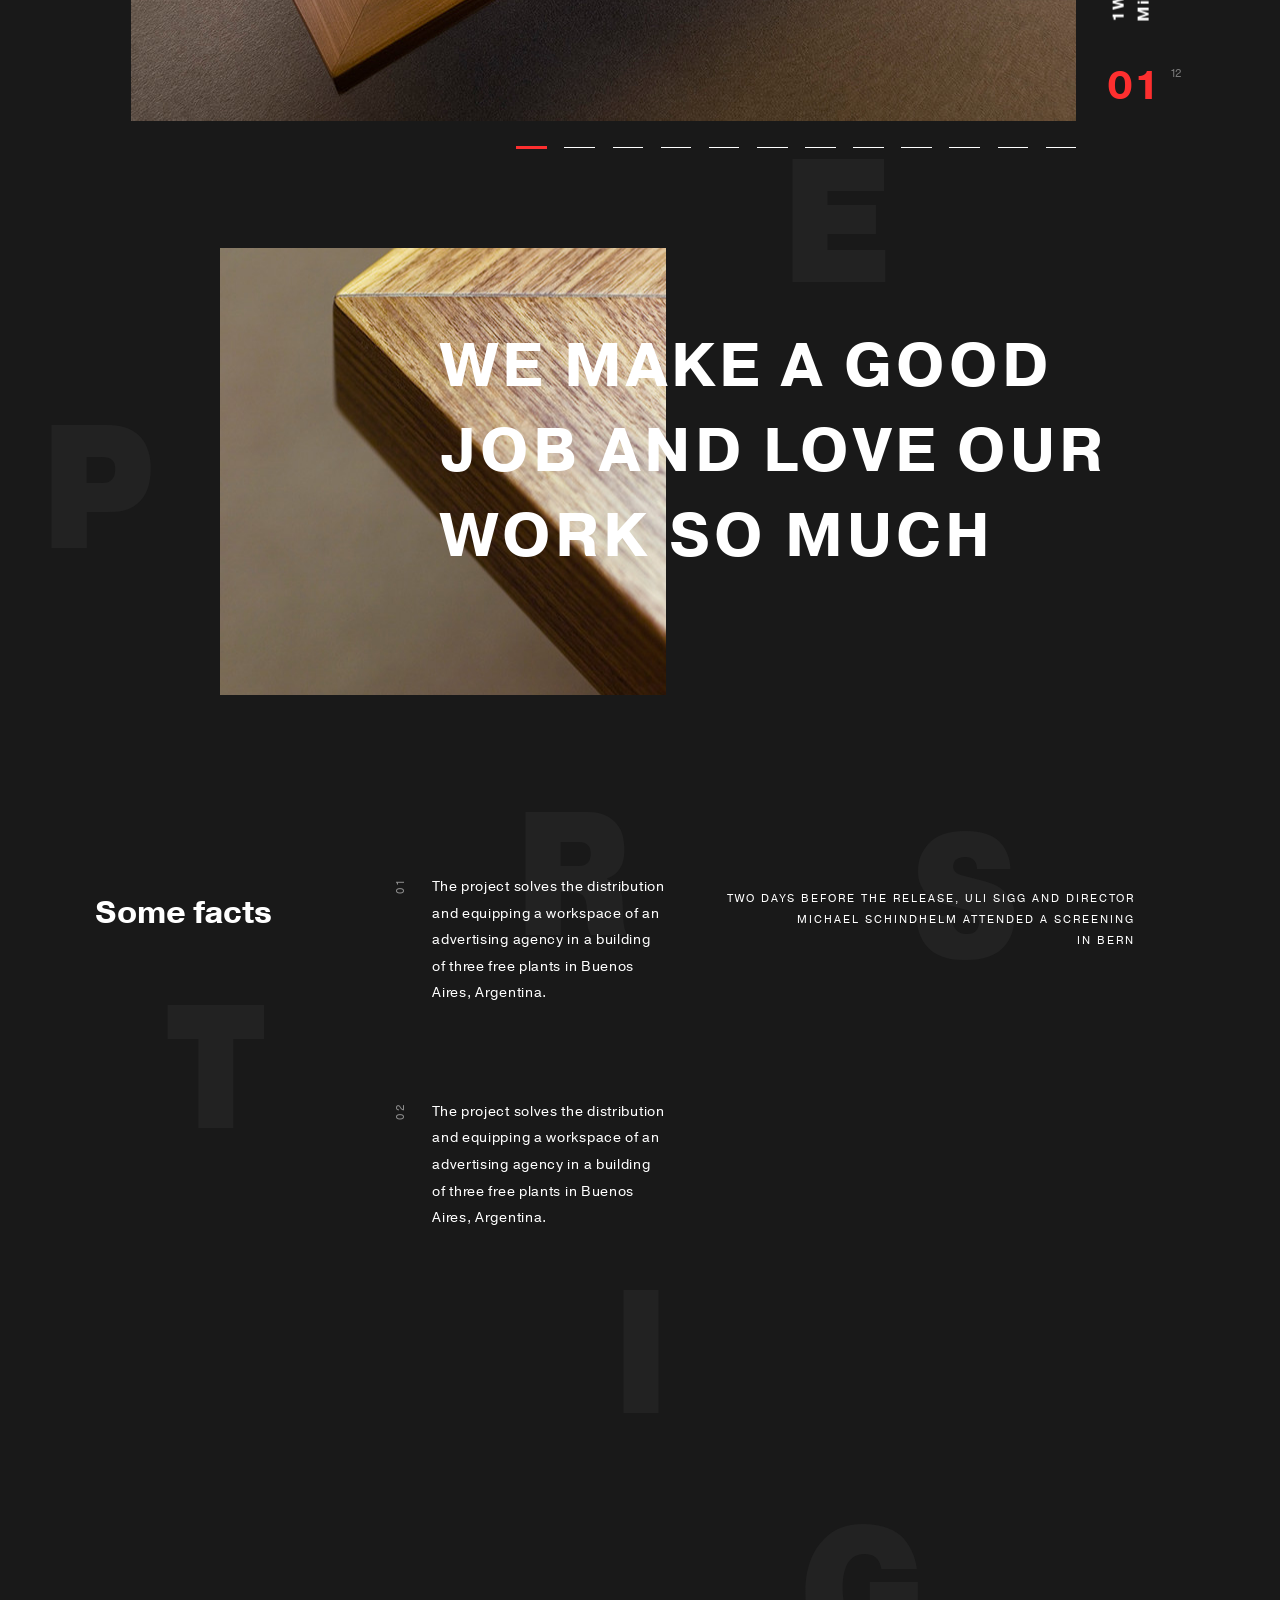
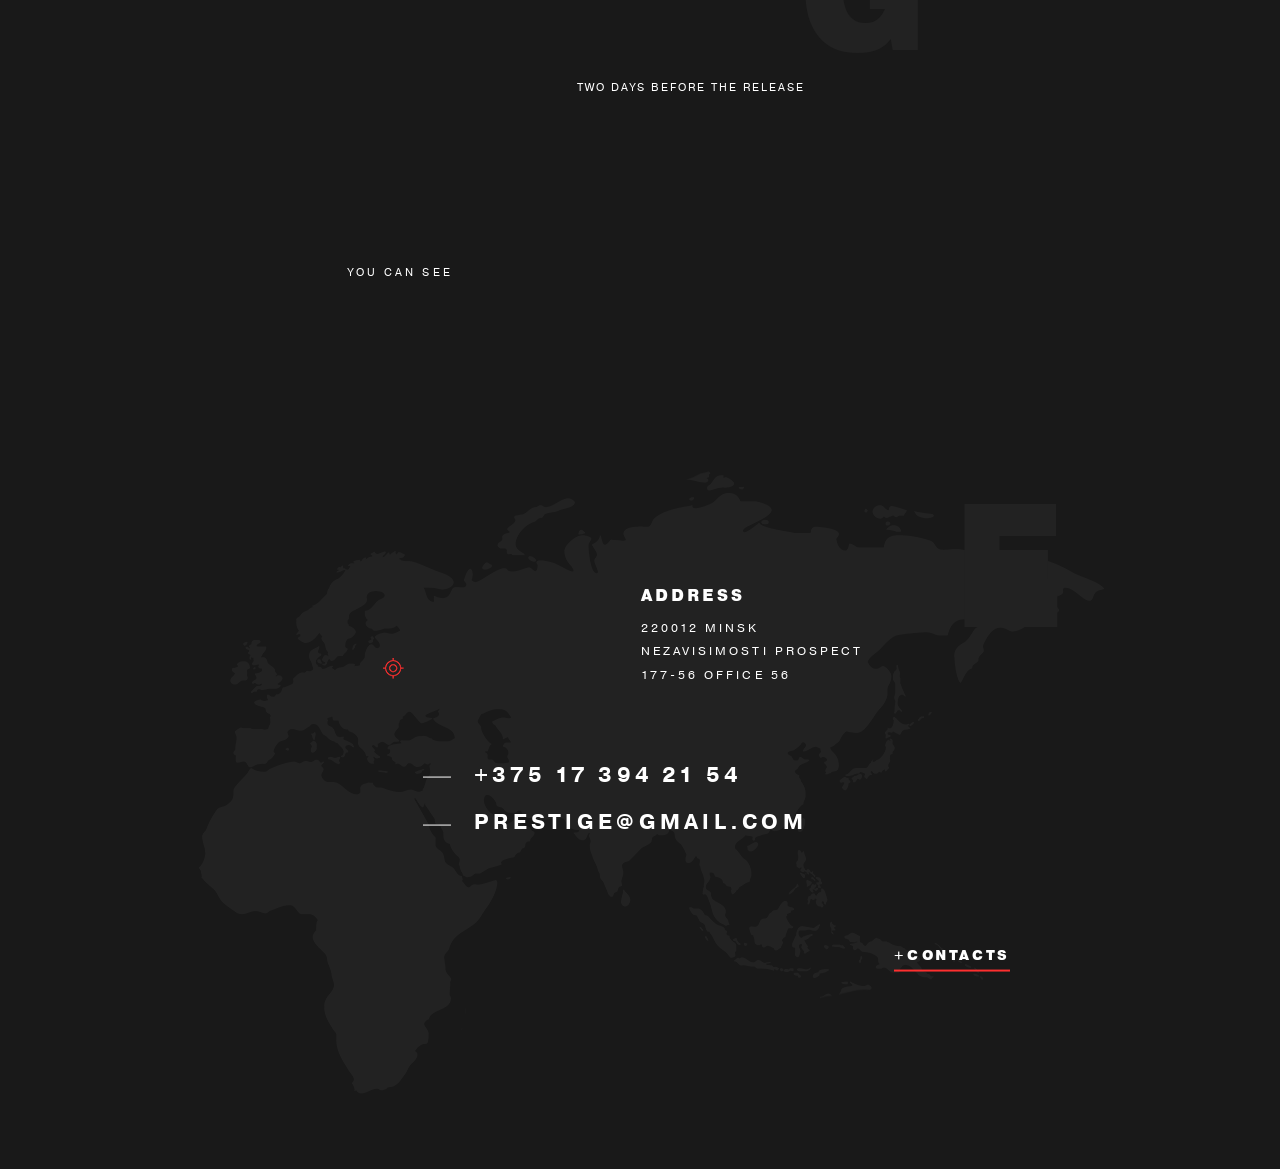
==== commit 3d1a4fc1: "5-0. form validation? Need polirovka" ====
--- a/bitrix/templates/main/1-0projects-inner.html
+++ b/bitrix/templates/main/1-0projects-inner.html
@@ -285,41 +285,41 @@
 			<div class="row">
 				<div class="column">
 					<ul>
-						<li class="active"><a href="#">Home</a></li>
-					</ul>
-				</div>
-				<div class="column">
-					<ul>
-						<li><a href="#">Projects</a></li>
+						<li class="active"><a href="index.html">Home</a></li>
+					</ul>
+				</div>
+				<div class="column">
+					<ul>
+						<li><a href="1-0projects.html">Projects</a></li>
 						<ul>
-							<li><a href="#">Interior design</a></li>
+							<li><a href="1-0projects-inner.html">Interior design</a></li>
 							<li><a href="#">Design furniture</a></li>
 						</ul>
 					</ul>
 				</div>
 				<div class="column">
 					<ul>
-						<li><a href="#">Servises</a></li>
+						<li><a href="3-0services.html">Servises</a></li>
 						<ul>
-							<li><a href="#">Mounting</a></li>
-							<li><a href="#">Manufacturing of furniture to order</a></li>
+							<li><a href="3-1services-inner.html">Mounting</a></li>
+							<li><a href="4-1designers.html">Designers</a></li>
 							<li><a href="#">interior design</a></li>
 						</ul>
 					</ul>
 				</div>
 				<div class="column">
 					<ul>
-						<li><a href="#">About</a></li>
-					</ul>
-				</div>
-				<div class="column">
-					<ul>
-						<li><a href="#">Designers</a></li>
-					</ul>
-				</div>
-				<div class="column">
-					<ul>
-						<li><a href="#">contacts</a></li>
+						<li><a href="2-0about.html">About</a></li>
+					</ul>
+				</div>
+				<div class="column">
+					<ul>
+						<li><a href="4-0designers.html">Designers</a></li>
+					</ul>
+				</div>
+				<div class="column">
+					<ul>
+						<li><a href="5-0contact.html">contacts</a></li>
 					</ul>
 				</div>
 			</div>
